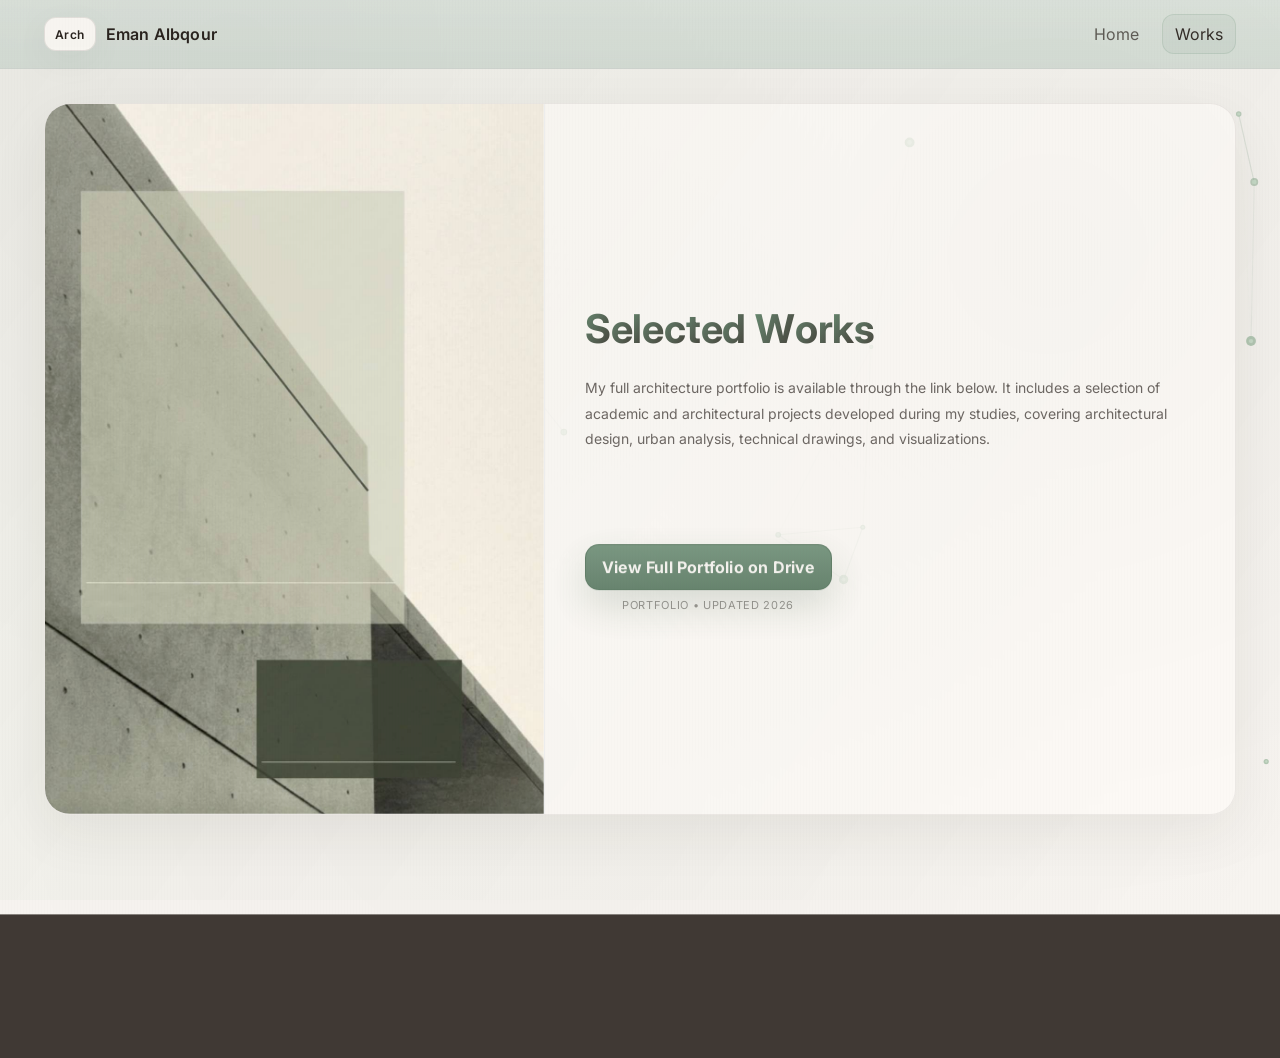
==== works.html @ 4bfeb525 "Initial site upload" ====
<!doctype html>
<html lang="en" dir="ltr">
  <head>
    <meta charset="utf-8" />
    <meta name="viewport" content="width=device-width, initial-scale=1" />
    <meta name="color-scheme" content="light" />
    <title>Eman Albqour | Works</title>

    <link rel="preconnect" href="https://fonts.googleapis.com" />
    <link rel="preconnect" href="https://fonts.gstatic.com" crossorigin />
    <link href="https://fonts.googleapis.com/css2?family=Inter:wght@300;400;500;600&display=swap" rel="stylesheet" />

    <link rel="stylesheet" href="styles.css" />
    <script defer src="https://cdn.jsdelivr.net/npm/gsap@3.12.5/dist/gsap.min.js"></script>
    <script defer src="app.js"></script>
  </head>
  <body data-page="works">
    <!-- Cinematic transition overlay -->
    <div class="transition" aria-hidden="true">
      <div class="transition__bars">
        <div class="transition__bar transition__bar--top"></div>
        <div class="transition__bar transition__bar--bottom"></div>
      </div>
      <div class="transition__veil"></div>
      <div class="transition__grain"></div>
    </div>

    <header class="header">
      <nav class="nav" aria-label="Navigation">
        <a class="nav__brand" href="index.html" data-transition>
          <span class="nav__brandMark" aria-hidden="true">Arch</span>
          <span class="nav__brandText">Eman Albqour</span>
        </a>
        <div class="nav__links">
          <a class="nav__link" href="index.html" data-transition>Home</a>
          <a class="nav__link nav__link--active" href="works.html" data-transition>Works</a>
        </div>
      </nav>
    </header>

    <main class="page">
      <section class="works" data-reveal>
        <article class="card">
          <div class="card__media">
            <img class="card__image" src="assets/design.jpg" alt="Architecture portfolio preview" />
          </div>
          <div class="card__content">
            <div class="works__header">
              <h1 class="works__title hero__title"><span class="hero__name">Selected Works</span></h1>
            </div>
            <p class="card__text">
              My full architecture portfolio is available through the link below.
              It includes a selection of academic and architectural projects developed during my studies, covering architectural design, urban analysis, technical drawings, and visualizations.
            </p>

            <p class="card__text">
              The portfolio presents my design process from concept development to final representation, including BIM modeling, rendering, and sustainable design considerations.
            </p>

            <!-- Update this Drive link when ready -->
            <div class="works__actions">
              <a class="button button--primary" href="https://drive.google.com/drive/folders/PUT_YOUR_DRIVE_LINK_HERE" target="_blank" rel="noreferrer">View Full Portfolio on Drive</a>
              <p class="works__note">Portfolio • Updated 2026</p>
            </div>
          </div>
        </article>
      </section>
    </main>
  </body>
</html>
---- styles.css ----
:root{
  --bg: #f7f4f0;
  --surface: rgba(255,252,248,.82);
  --surface-strong: rgba(255,252,248,.94);
  --text: #2c2520;
  --muted: rgba(44,37,32,.58);
  --line: rgba(44,37,32,.10);
  --accent: #829e8a;
  --accent-soft: rgba(130,158,138,.10);
  --cursor-arrow: url("data:image/svg+xml,%3Csvg xmlns='http://www.w3.org/2000/svg' width='28' height='28' viewBox='0 0 28 28'%3E%3Cpath d='M5 4.5L5 22.5L9.75 17.95L12.7 24L15.6 22.6L12.65 16.55L19 16.45L5 4.5Z' fill='%23618468' stroke='%23f6f2ea' stroke-width='1.3' stroke-linejoin='round'/%3E%3C/svg%3E") 4 4, auto;
  --cursor-arrow-active: url("data:image/svg+xml,%3Csvg xmlns='http://www.w3.org/2000/svg' width='28' height='28' viewBox='0 0 28 28'%3E%3Cpath d='M5 4.5L5 22.5L9.75 17.95L12.7 24L15.6 22.6L12.65 16.55L19 16.45L5 4.5Z' fill='%234f7057' stroke='%23f6f2ea' stroke-width='1.3' stroke-linejoin='round'/%3E%3C/svg%3E") 4 4, pointer;

  --radius: 18px;
  --radius-lg: 26px;

  --shadow: 0 18px 55px rgba(44, 37, 32, .07);
  --shadow-soft: 0 10px 35px rgba(44, 37, 32, .05);

  --container: 1400px;

  --portrait-max: 450px;
  --portrait-ratio: 4 / 5;
}

*{box-sizing:border-box}
html,body{height:100%}

html{
  background:
    radial-gradient(1200px 800px at 10% 10%, rgba(130,158,138,.08), transparent 55%),
    radial-gradient(900px 700px at 90% 25%, rgba(130,158,138,.06), transparent 55%),
    linear-gradient(180deg, #fffcf8 0%, var(--bg) 100%);
  background-color: var(--bg);
  background-attachment: fixed;
}

body{
  margin:0;
  font-family:"Inter", system-ui, -apple-system, Segoe UI, Arial, sans-serif;
  background: transparent;
  background-color: var(--bg);
  color:var(--text);
  overflow-x:hidden;
  overflow-y:auto;
  min-height:100dvh;
  display:flex;
  flex-direction:column;
  overscroll-behavior-y: none;
  cursor: var(--cursor-arrow);
}

.bg-network{
  position:fixed;
  inset:0;
  width:100%;
  height:100%;
  pointer-events:none;
  z-index:0;
  opacity:.84;
  mix-blend-mode:multiply;
}

a,
button,
[role="button"],
input[type="button"],
input[type="submit"],
input[type="reset"],
label[for],
summary{
  cursor: var(--cursor-arrow-active);
}

a{color:inherit; text-decoration:none}
img{max-width:100%; display:block}

.header{
  position:sticky;
  top:0;
  z-index:10;
  backdrop-filter: blur(14px);
  -webkit-backdrop-filter: blur(14px);
  background: linear-gradient(180deg, rgba(219,226,219,.96) 0%, rgba(208,218,209,.84) 100%);
  border-bottom: 1px solid rgba(44,37,32,.06);
}

.nav{
  max-width:min(var(--container), 96vw);
  margin:0 auto;
  padding:14px 18px;
  display:flex;
  align-items:center;
  justify-content:space-between;
  gap:16px;
}

.nav__brand{
  display:flex;
  align-items:center;
  gap:10px;
  transition: transform .24s ease, opacity .24s ease;
}

.nav__brandMark{
  min-width:52px;
  height:34px;
  padding:0 10px;
  display:grid;
  place-items:center;
  border:1px solid var(--line);
  border-radius:12px;
  background: var(--surface-strong);
  box-shadow: var(--shadow-soft);
  font-weight:600;
  font-size:12px;
  letter-spacing:.04em;
  transition: transform .28s ease, box-shadow .28s ease, border-color .28s ease, background .28s ease;
}

.nav__brandText{font-weight:600; letter-spacing:.2px; transition: color .24s ease}

.nav__links{display:flex; gap:10px; align-items:center}

.nav__link{
  padding:9px 12px;
  border-radius:12px;
  border:1px solid transparent;
  color: rgba(44,37,32,.70);
  transition: transform .22s ease, background .22s ease, border-color .22s ease, color .22s ease, box-shadow .22s ease;
}

.nav__link:hover{
  background: rgba(255,252,248,.70);
  border-color: rgba(44,37,32,.08);
}

.nav__link--active{
  background: var(--accent-soft);
  border-color: rgba(130,158,138,.22);
  color: rgba(44,37,32,.95);
}

.page{
  max-width:min(var(--container), 96vw);
  margin:0 auto;
  padding: clamp(12px, 2vh, 20px) 18px;
  width:100%;
  flex:1 0 auto;
  position:relative;
  z-index:1;
}

.hero,
.works{
  width:100%;
}

.hero__grid{
  display:grid;
  grid-template-columns: minmax(260px, var(--portrait-max)) minmax(0, 1fr);
  gap:28px;
  align-items:center;
}

.hero__media{
  position:relative;
  border-radius: var(--radius-lg);
  overflow:hidden;
  background: rgba(255,252,248,.92);
  box-shadow: var(--shadow);
  border: 1px solid rgba(44,37,32,.07);
  width: 100%;
  max-width: var(--portrait-max);
  justify-self: start;
  transition: transform .34s ease, box-shadow .34s ease, border-color .34s ease, background .34s ease;
}

.hero__photoWrap{
  position: relative;
  aspect-ratio: var(--portrait-ratio);
  overflow: hidden;
  background: #fff;
}

.hero__photo{
  width:100%;
  height:100%;
  object-fit: cover;
  object-position: 50% 0%;
  transform: none;
  filter: saturate(1.05) contrast(1.02);
  transition: transform .7s ease, filter .7s ease;
}

.hero__content{
  display:flex;
  flex-direction:column;
  justify-content:center;
}

.hero__identity{
  padding: 18px 20px 20px;
  display: grid;
  gap: 4px;
  border-top: 1px solid rgba(44,37,32,.07);
  background: linear-gradient(180deg, rgba(255,252,248,.94), rgba(247,244,240,.92));
  transition: background .3s ease, border-color .3s ease;
}

.hero__identityName{
  margin: 0;
  font-size: clamp(20px, 2vw, 24px);
  letter-spacing: -.2px;
}

.hero__identityTitle{
  margin: 0;
  color: rgba(44,37,32,.58);
  font-size: 14px;
  letter-spacing: .18em;
  text-transform: uppercase;
}

.hero__frame{
  position:absolute;
  inset:14px;
  border-radius: calc(var(--radius-lg) - 10px);
  border:1px solid rgba(255,255,255,.55);
  box-shadow: inset 0 0 0 1px rgba(44,37,32,.06);
  pointer-events:none;
}

.hero__kicker{
  margin:0 0 10px;
  color: var(--muted);
  font-weight:500;
}

.hero__title{
  margin:0;
  font-size: clamp(28px, 3.4vw, 44px);
  line-height: 1.18;
  letter-spacing: -.2px;
}

.hero__titleChar{
  display:inline-block;
  white-space:pre;
  transform-origin: 50% 72%;
  transition: transform .28s ease, filter .28s ease;
  transition-delay: calc(var(--char-index, 0) * 16ms);
  will-change: transform;
}

.hero__name{
  background: linear-gradient(120deg, rgba(100,138,110,.95), rgba(44,37,32,.88));
  -webkit-background-clip:text;
  background-clip:text;
  color:transparent;
}

.hero__name .hero__titleChar{
  background: linear-gradient(120deg, rgba(100,138,110,.95), rgba(44,37,32,.88));
  -webkit-background-clip:text;
  background-clip:text;
  color:transparent;
}

.hero__subtitle{
  margin:12px 0 14px;
  color: rgba(44,37,32,.68);
  font-size: 16px;
  line-height: 1.8;
  max-width: 52ch;
}

.hero__subtitleGroup{
  margin: 12px 0 14px;
}

.hero__subtitleGroup .hero__subtitle{
  margin: 0;
}

.hero__subtitle--secondary{
  margin-top: 12px;
}

.hero__meta{
  display:block;
  margin: 12px 0 16px;
}

.meta{
  padding: 10px 12px;
  border-radius: 14px;
  border:1px solid rgba(44,37,32,.07);
  background: rgba(255,252,248,.72);
  box-shadow: var(--shadow-soft);
  display:flex;
  gap:10px;
  align-items:center;
  transition: transform .28s ease, box-shadow .28s ease, border-color .28s ease, background .28s ease;
}

.meta--block{
  width: 100%;
  align-items: stretch;
  padding: 16px;
  background: var(--surface);
  flex-direction: column;
}

.meta__grid{
  width: 100%;
  display:grid;
  grid-template-columns: repeat(2, minmax(0, 1fr));
  gap: 10px 12px;
}

.meta__grid--mixed{
  grid-template-columns: repeat(3, minmax(0, 1fr));
}

.meta__pair{
  padding: 10px 12px;
  border-radius: 12px;
  border: 1px solid rgba(44,37,32,.06);
  background: rgba(255,252,248,.60);
  display:grid;
  grid-template-columns: 1fr;
  gap: 6px;
  transition: transform .24s ease, border-color .24s ease, background .24s ease, box-shadow .24s ease;
}

.meta__pair .meta__label{
  font-size: 13px;
  letter-spacing: .2px;
}

.meta__pair .meta__value{
  font-weight: 600;
  text-align: left;
  overflow-wrap: anywhere;
}

.meta__value--counter{
  display: inline-flex;
  align-items: baseline;
  gap: 0;
}

.meta__count{
  display: inline-block;
  transform-origin: left center;
  will-change: transform;
}

@media (max-width: 560px){
  .meta__grid,
  .meta__grid--mixed{grid-template-columns: 1fr;}
  .hero__media, .card__media{max-width: 100%; margin: 0;}
  .card__media{aspect-ratio: 16 / 9;}
  .card__content{padding: 22px 18px;}
}

@media (max-width: 480px){
  .page{padding-left: 14px; padding-right: 14px;}
  .nav{padding-left: 14px; padding-right: 14px;}
  .footer{padding-left: 14px; padding-right: 14px;}
  .hero__actions{flex-direction: column;}
  .hero__actions .button{width: 100%;}
}

.meta__label{color: rgba(44,37,32,.50); font-weight:500}
.meta__value{color: rgba(44,37,32,.90); font-weight:500}

.link{
  text-decoration: underline;
  text-decoration-thickness: 1px;
  text-underline-offset: 3px;
  color: rgba(100,138,110,.92);
  transition: color .22s ease, text-underline-offset .22s ease, text-decoration-color .22s ease;
}

.hero__actions{display:flex; gap:10px; flex-wrap:wrap}

.button{
  display:inline-flex;
  align-items:center;
  justify-content:center;
  padding: 12px 16px;
  min-height: 44px;
  border-radius: 14px;
  border: 1px solid rgba(130,158,138,.28);
  background: linear-gradient(180deg, rgba(130,158,138,.14), rgba(130,158,138,.07));
  color: rgba(44,37,32,.94);
  font-weight: 700;
  letter-spacing: .2px;
  box-shadow: var(--shadow-soft);
  transition: transform .18s ease, background .18s ease, border-color .18s ease, box-shadow .18s ease;
  will-change: transform;
}

.button--primary{
  background: linear-gradient(180deg, rgba(118,150,126,.96), rgba(99,129,106,.96));
  border-color: rgba(99,129,106,.96);
  color: #f8f6f2;
  box-shadow: 0 16px 38px rgba(99,129,106,.22);
}

.button--primary:hover{
  background: linear-gradient(180deg, rgba(110,143,117,1), rgba(90,119,97,1));
  border-color: rgba(90,119,97,1);
  box-shadow: 0 18px 40px rgba(82,145,98,.40);
}

.button:hover{transform: translateY(-1px); box-shadow: 0 12px 34px rgba(88, 151, 103, .26)}
.button:active{transform: translateY(0px)}

.button:focus-visible{
  outline: 2px solid rgba(130,158,138,.44);
  outline-offset: 3px;
}

.button--ghost{
  background: rgba(255,252,248,.88);
  border-color: rgba(44,37,32,.12);
  color: rgba(44,37,32,.90);
}

.button--ghost:hover{background: rgba(255,252,248,.96); border-color: rgba(44,37,32,.20)}

.hero__note{
  margin: 12px 0 0;
  color: rgba(44,37,32,.50);
  font-size: 13px;
}

.works__header{
  margin: 0 0 4px;
}

.works{
  display:block;
}

.works__kicker{margin:0 0 10px; color: var(--muted); font-weight:500}
.works__title{margin:0; font-size: clamp(26px, 3.1vw, 40px); line-height:1.18}
.works__subtitle{margin: 12px 0 0; color: rgba(44,37,32,.65); line-height:1.8}

.card{
  margin-top: 16px;
  display:grid;
  grid-template-columns: clamp(280px, 42%, 520px) 1fr;
  gap: 0;
  border-radius: var(--radius-lg);
  border:1px solid rgba(44,37,32,.07);
  background: rgba(255,252,248,.75);
  box-shadow: var(--shadow);
  overflow:hidden;
  align-items:stretch;
  transition: transform .34s ease, box-shadow .34s ease, border-color .34s ease, background .34s ease;
}

.card__media{
  position:relative;
  width: 100%;
  aspect-ratio: var(--portrait-ratio);
  height: auto;
  justify-self: stretch;
  background: #fff;
  border-right: 1px solid rgba(44,37,32,.06);
  transition: transform .34s ease, border-color .34s ease;
}

.card__image{
  width:100%;
  height:100%;
  object-fit: cover;
  transform: none;
  filter: contrast(1.03) saturate(1.04);
  transition: transform .75s ease, filter .75s ease;
}

.card__content{padding: clamp(24px, 3.5vw, 40px); display:flex; flex-direction:column; justify-content:center; gap: 18px; transition: background .28s ease}
.card__title{margin:0; font-size: 22px}
.card__text{margin:0; color: rgba(44,37,32,.68); line-height:1.85; font-size: clamp(14px, 1.05vw, 16px)}
.works__actions{display:inline-flex; flex-direction:column; align-items:center; gap:8px; padding-top: 4px; width: fit-content}
.works__note{margin:0; color: rgba(44,37,32,.46); font-size:11px; letter-spacing:.06em; text-transform:uppercase; text-align:center; width:100%}

@media (hover: hover){
  .hero__title:hover .hero__titleChar,
  .works__title:hover .hero__titleChar{
    transform: translateY(-2px) scale(1.08);
    filter: saturate(1.06);
  }

  .nav__brand:hover{
    transform: translateY(-1px);
  }

  .nav__brand:hover .nav__brandMark{
    transform: translateY(-1px) scale(1.04);
    border-color: rgba(130,158,138,.22);
    box-shadow: 0 14px 28px rgba(92,152,107,.28);
    background: rgba(255,252,248,.98);
  }

  .nav__brand:hover .nav__brandText{
    color: rgba(44,37,32,.95);
  }

  .nav__link:hover{
    transform: translateY(-1px);
    box-shadow: 0 10px 22px rgba(96,156,111,.20);
  }

  .hero__media:hover{
    transform: translateY(-4px);
    border-color: rgba(130,158,138,.16);
    box-shadow: 0 24px 60px rgba(88,148,104,.28);
    background: rgba(255,252,248,.96);
  }

  .hero__media:hover .hero__photo{
    transform: scale(1.03);
    filter: saturate(1.1) contrast(1.03);
  }

  .hero__media:hover .hero__identity{
    background: linear-gradient(180deg, rgba(255,252,248,.98), rgba(242,240,234,.96));
    border-color: rgba(130,158,138,.14);
  }

  .meta:hover{
    transform: translateY(-2px);
    border-color: rgba(130,158,138,.14);
    box-shadow: 0 16px 36px rgba(92,150,107,.24);
    background: rgba(255,252,248,.8);
  }

  .meta__pair:hover{
    transform: translateY(-2px);
    border-color: rgba(130,158,138,.18);
    box-shadow: 0 10px 24px rgba(95,152,109,.22);
    background: rgba(255,252,248,.9);
  }

  .link:hover{
    color: rgba(86,126,96,.98);
    text-underline-offset: 5px;
    text-decoration-color: rgba(86,126,96,.6);
  }

  .card:hover{
    transform: translateY(-4px);
    border-color: rgba(130,158,138,.16);
    box-shadow: 0 24px 58px rgba(84,145,100,.28);
    background: rgba(255,252,248,.82);
  }

  .card:hover .card__media{
    transform: translateX(-2px);
    border-color: rgba(130,158,138,.14);
  }

  .card:hover .card__image{
    transform: scale(1.035);
    filter: contrast(1.05) saturate(1.08);
  }

  .card:hover .card__content{
    background: rgba(255,252,248,.16);
  }
}

@media (max-width: 980px){
  .hero__grid{
    grid-template-columns: 1fr;
    align-items: start;
  }

  .hero__media{
    max-width: min(100%, 390px);
  }

  .meta__grid--mixed{
    grid-template-columns: 1fr;
  }
}

.footer{
  max-width:min(var(--container), 96vw);
  margin: 0 auto;
  padding: 4px 18px 8px;
  color: rgba(44,37,32,.48);
  position:relative;
  z-index:1;
}

.footer__text{margin:0}

/* Transition overlay (cinematic) */
.transition{
  position:fixed;
  inset:0;
  z-index:50;
  pointer-events:none;
  opacity:1;
}

.transition__veil{
  position:absolute;
  inset:0;
  background: rgba(247,244,240,.94);
  backdrop-filter: blur(16px);
  -webkit-backdrop-filter: blur(16px);
  opacity:1;
}

.transition__bars{position:absolute; inset:0; display:flex; flex-direction:column; justify-content:space-between}

.transition__bar{
  height: 16vh;
  background: rgba(44,37,32,.90);
  transform: translateY(0%);
}

.transition__bar--bottom{transform: translateY(0%)}

.transition__grain{
  position:absolute;
  inset:-40px;
  opacity:.10;
  mix-blend-mode: multiply;
  background-image:
    radial-gradient(circle at 20% 10%, rgba(0,0,0,.30), transparent 45%),
    radial-gradient(circle at 80% 30%, rgba(0,0,0,.24), transparent 50%),
    radial-gradient(circle at 40% 80%, rgba(0,0,0,.18), transparent 55%),
    repeating-linear-gradient(90deg, rgba(0,0,0,.08) 0px, rgba(0,0,0,.08) 1px, transparent 1px, transparent 3px);
  filter: blur(.25px);
}

/* Base reveal state - JS animates into place */
[data-reveal]{
  opacity: 0;
  transform: translateY(10px);
}

body[data-page="home"] .hero__media{
  opacity: 0;
  transform: translateY(28px);
}

body[data-page="home"] .hero__photoWrap{
  clip-path: inset(15% 10% 18% 10% round 30px);
  transform: scale(.9);
  filter: blur(16px) saturate(.9);
  transform-origin: 50% 18%;
}

body[data-page="home"] .hero__identity,
body[data-page="home"] .hero__title,
body[data-page="home"] .hero__subtitleGroup,
body[data-page="home"] .hero__meta,
body[data-page="home"] .hero__actions{
  opacity: 0;
  transform: translateY(24px);
}

body[data-page="home"] .hero__meta{
  transform: translateY(28px) scale(.975);
}

body[data-page="home"] .hero__actions{
  transform: translateY(20px);
}

body[data-page="works"] .works[data-reveal]{
  opacity: 1;
  transform: none;
}

body[data-page="works"] .card{
  opacity: 0;
  transform: translateY(24px);
}

body[data-page="works"] .card__media{
  opacity: 0;
  transform: translateX(-24px);
}

body[data-page="works"] .card__image{
  clip-path: inset(12% 8% 12% 8% round 28px);
  transform: scale(.92);
  filter: blur(14px) saturate(.92);
  transform-origin: 50% 50%;
}

body[data-page="works"] .card__content,
body[data-page="works"] .card__text,
body[data-page="works"] .card .button{
  opacity: 0;
  transform: translateY(22px);
}

@media (max-width: 920px){
  .hero__grid{grid-template-columns: 1fr;}
  .hero__media{max-width: 560px; margin: 0 auto;}
  .card{grid-template-columns: 1fr;}
  .card__media{max-width: 100%; margin: 0; aspect-ratio: 6 / 5; border-right: 0;}
  .card__content{border-top: 1px solid rgba(44,37,32,.06)}
}

@media (min-width: 921px){
  .card__media{aspect-ratio: auto; height: 100%;}
}

@media (max-height: 740px){
  .nav{padding:10px 16px;}
  .page{padding: 14px 16px;}
  .hero__subtitle{margin:10px 0 14px; font-size:15px; line-height:1.7;}
  .hero__meta{margin:10px 0 14px;}
  .hero__actions{gap:8px;}
  .card{gap:0;}
}

/* Laptop fit: keep pages almost no-scroll on typical laptop heights */
@media (min-width: 1024px) and (max-height: 820px){
  .page{padding: 12px 18px;}

  .hero__media{max-width: 460px;}
  .hero__subtitle{margin:10px 0 12px;}
  .hero__meta{margin:10px 0 12px;}
  .hero__note{margin:10px 0 0;}

  .works__header{margin: 0 0 8px;}
  .card{margin-top: 10px;}
  .card__media{max-width: 430px;}
  .card__content{padding: 20px 24px; gap: 10px;}

  .footer{padding: 2px 18px 6px;}
}

@media (prefers-reduced-motion: reduce){
  *{scroll-behavior:auto !important}
  .bg-network{display:none}
  .transition{display:none}
  [data-reveal]{opacity:1; transform:none}
  body[data-page="home"] .hero__media,
  body[data-page="home"] .hero__photoWrap,
  body[data-page="home"] .hero__identity,
  body[data-page="home"] .hero__title,
  body[data-page="home"] .hero__subtitleGroup,
  body[data-page="home"] .hero__meta,
  body[data-page="home"] .hero__actions{
    opacity:1;
    transform:none;
    filter:none;
    clip-path:none;
  }
  body[data-page="works"] .card,
  body[data-page="works"] .card__media,
  body[data-page="works"] .card__content,
  body[data-page="works"] .card__text,
  body[data-page="works"] .card .button,
  body[data-page="works"] .card__image{
    opacity:1;
    transform:none;
    filter:none;
    clip-path:none;
  }
}
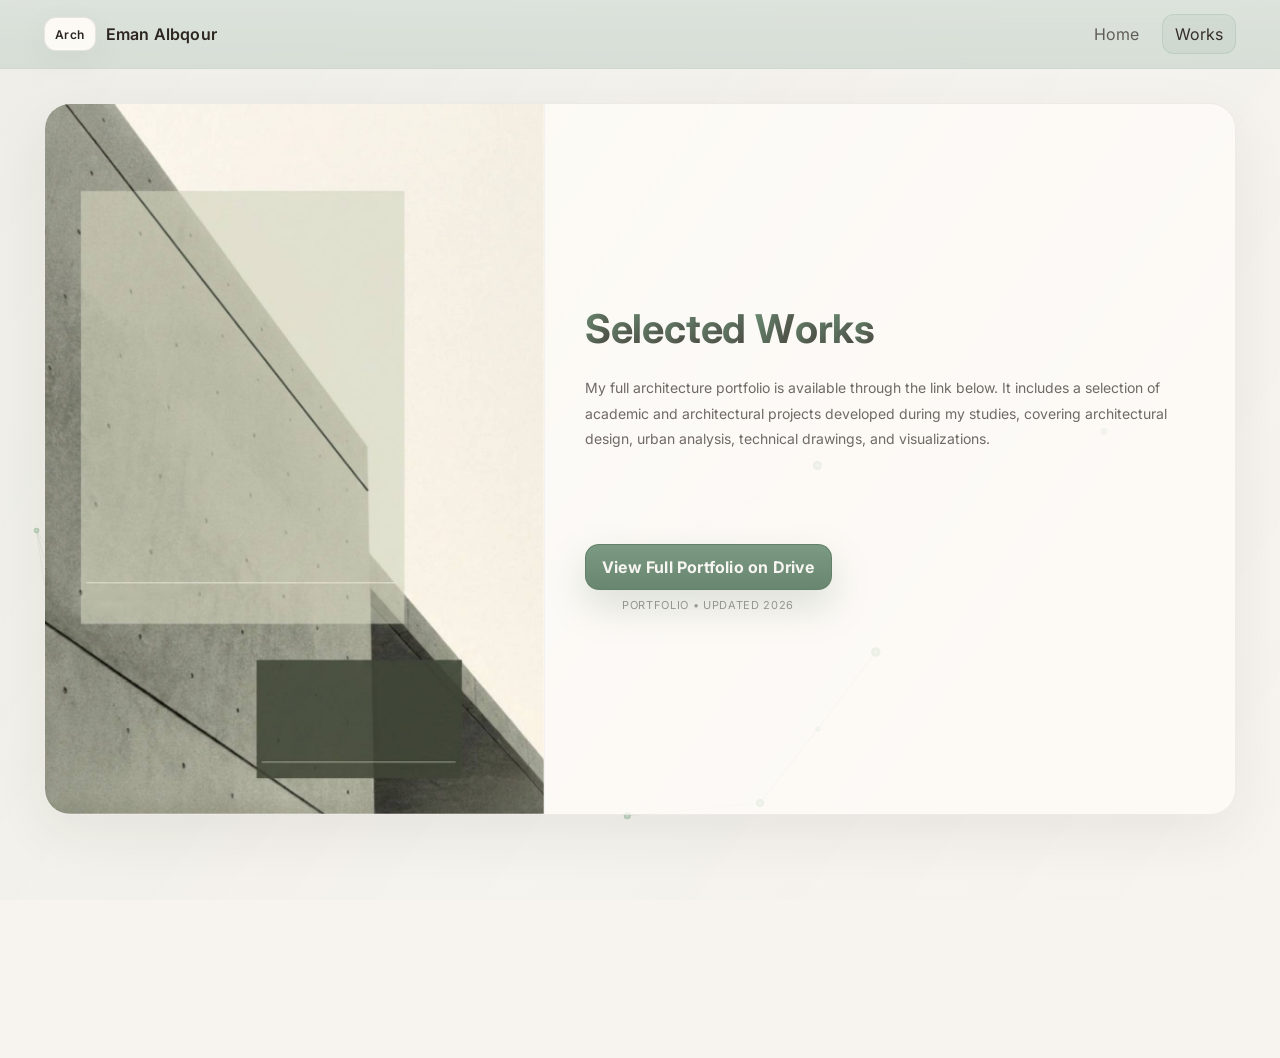
==== commit 6a171618: "Update portfolio drive link" ====
--- a/works.html
+++ b/works.html
@@ -57,9 +57,8 @@
               The portfolio presents my design process from concept development to final representation, including BIM modeling, rendering, and sustainable design considerations.
             </p>
 
-            <!-- Update this Drive link when ready -->
             <div class="works__actions">
-              <a class="button button--primary" href="https://drive.google.com/drive/folders/PUT_YOUR_DRIVE_LINK_HERE" target="_blank" rel="noreferrer">View Full Portfolio on Drive</a>
+              <a class="button button--primary" href="https://drive.google.com/drive/folders/1Q1NgOHdc9jz1aXEttzvHIxKg2U5_4G2a?usp=sharing" target="_blank" rel="noreferrer">View Full Portfolio on Drive</a>
               <p class="works__note">Portfolio • Updated 2026</p>
             </div>
           </div>
